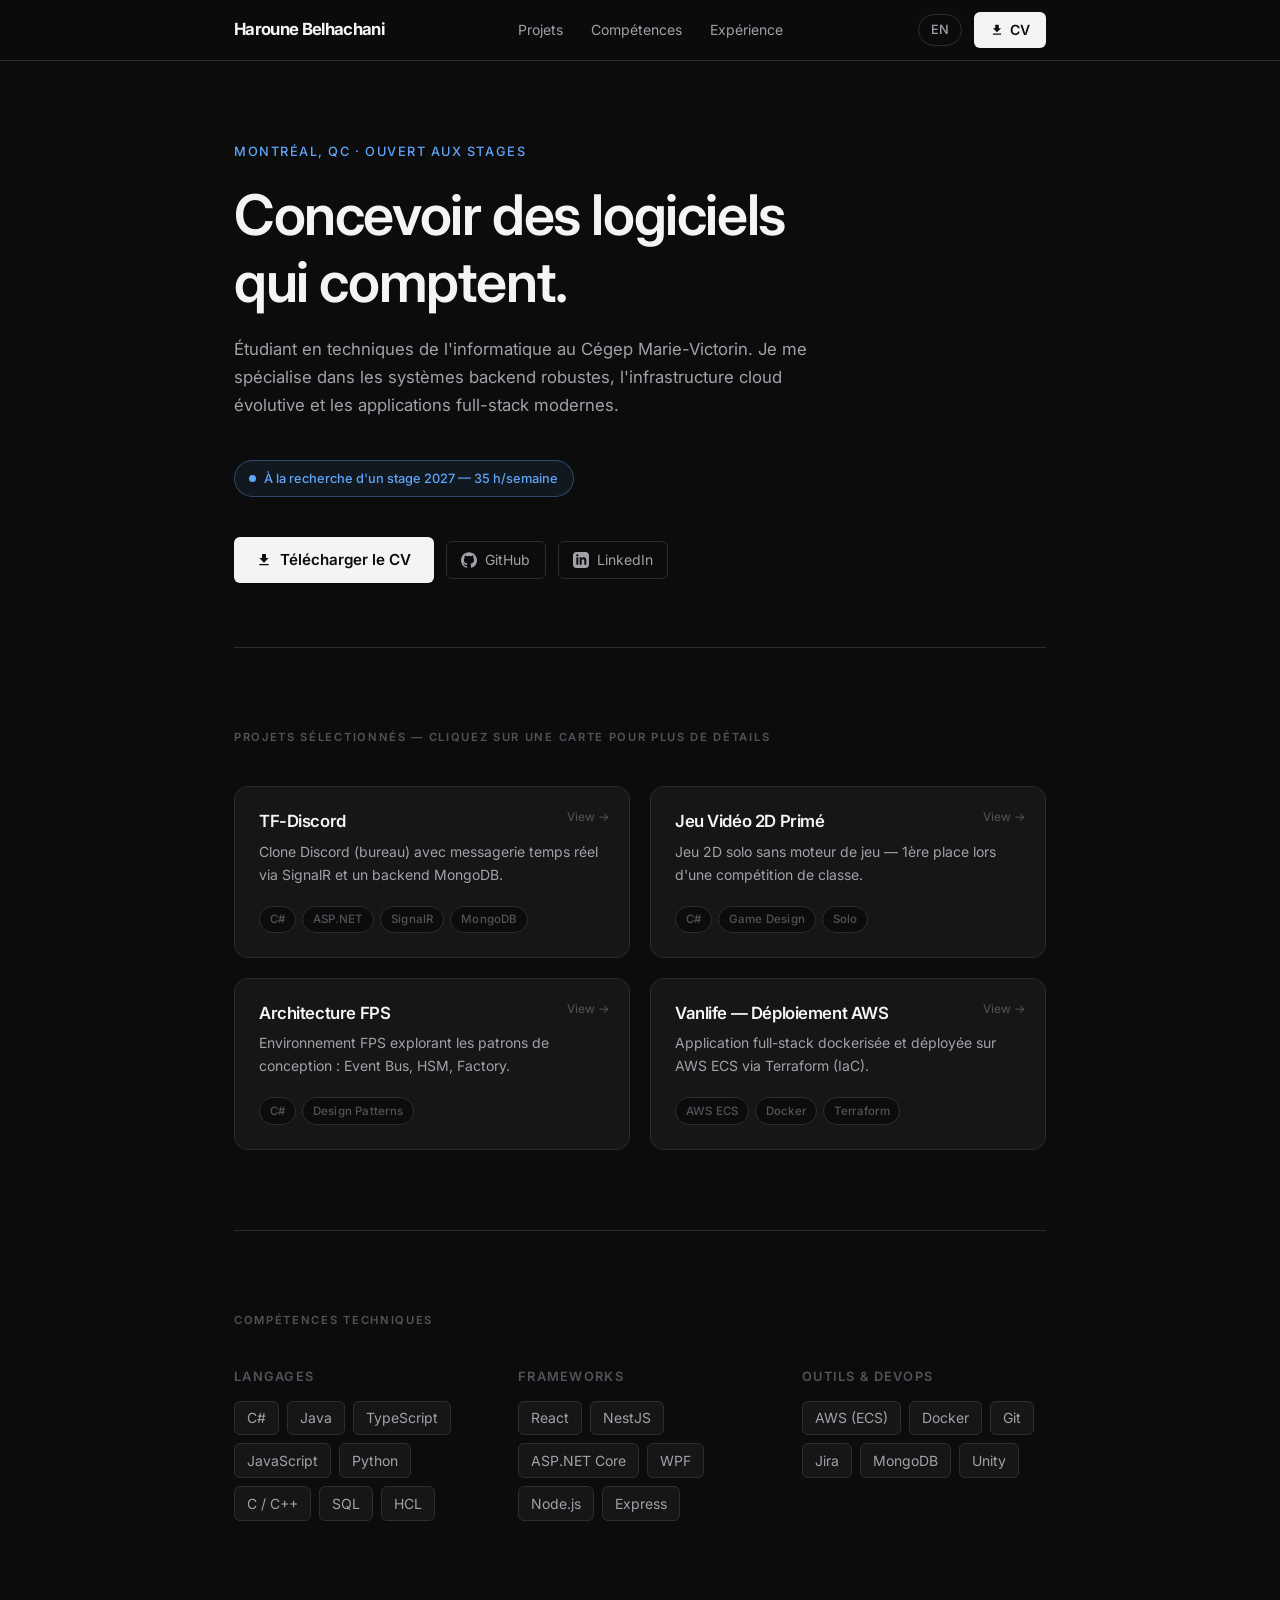
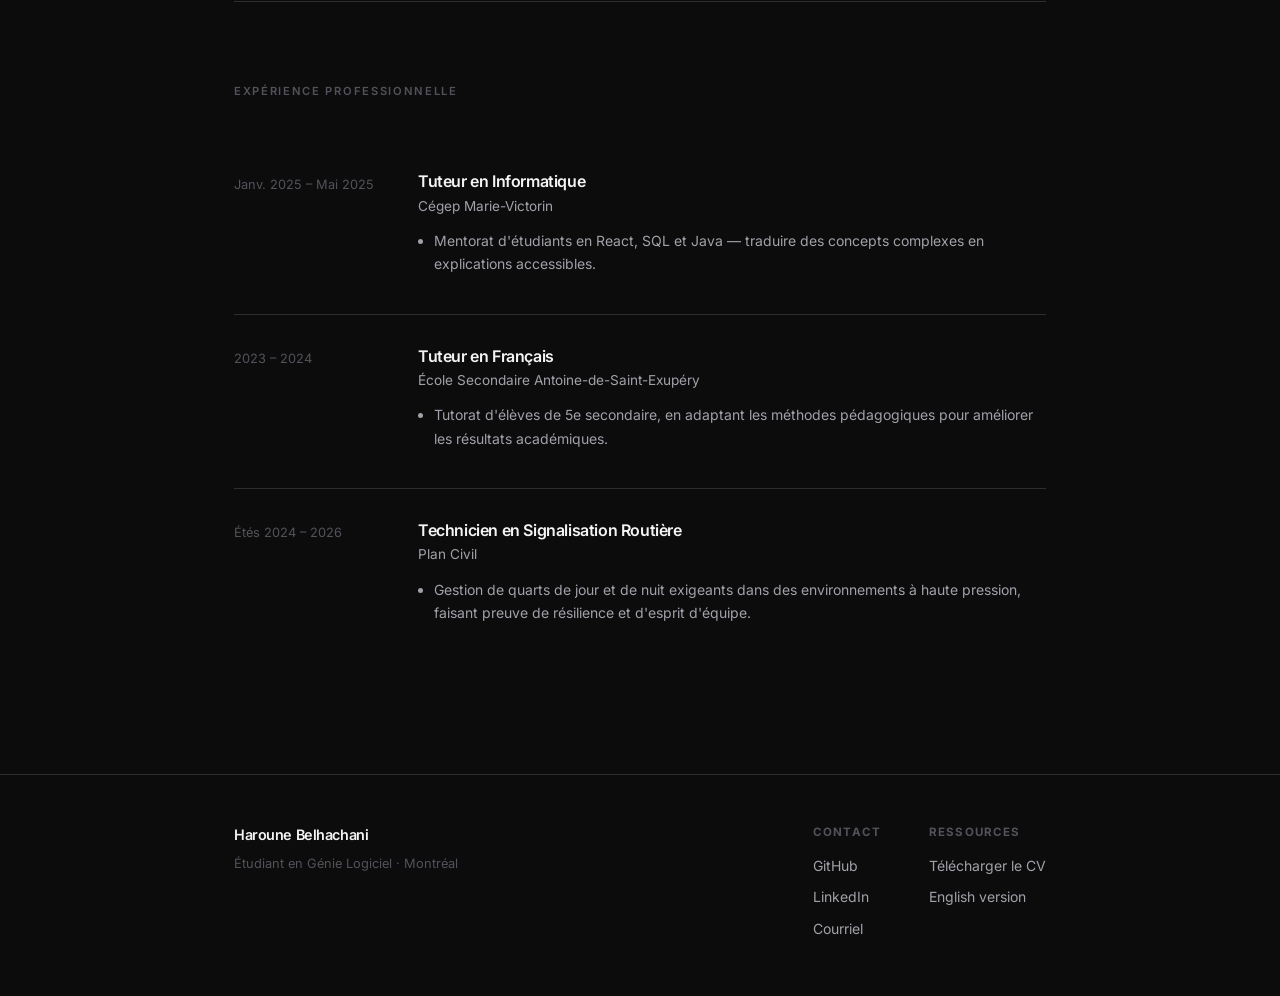
==== fr.html @ 0b9ff5ec "ajout page francais" ====
<!DOCTYPE html>
<html lang="fr">
<head>
    <meta charset="UTF-8">
    <meta name="viewport" content="width=device-width, initial-scale=1.0">
    <title>Haroune Belhachani — Étudiant en Génie Logiciel</title>
    <meta name="description" content="Portfolio de Haroune Belhachani, étudiant en génie logiciel à Montréal, spécialisé en développement full-stack, cloud et jeux vidéo.">
    <link rel="preconnect" href="https://fonts.googleapis.com">
    <link rel="preconnect" href="https://fonts.gstatic.com" crossorigin>
    <link href="https://fonts.googleapis.com/css2?family=Inter:wght@400;500;600;700&display=swap" rel="stylesheet">
    <link rel="stylesheet" href="styles.css">
</head>
<body>

    <!-- ═══════════ BARRE DE NAVIGATION ═══════════ -->
    <header id="navbar">
        <nav class="nav-inner">
            <a href="#" class="nav-logo">Haroune Belhachani</a>

            <div class="nav-center">
                <a href="#projects"   class="nav-anchor">Projets</a>
                <a href="#skills"     class="nav-anchor">Compétences</a>
                <a href="#experience" class="nav-anchor">Expérience</a>
            </div>

            <div class="nav-actions">
                <a href="index.html" class="lang-toggle" title="View in English">EN</a>
                <a href="../CV_Haroune_Belhachani.pdf" target="_blank" rel="noopener" class="btn-cta">
                    <svg viewBox="0 0 24 24"><path d="M19 9h-4V3H9v6H5l7 7 7-7zM5 18v2h14v-2H5z"/></svg>
                    CV
                </a>
            </div>
        </nav>
    </header>

    <main class="container">

        <!-- ═══════════ HÉROS ═══════════ -->
        <section class="hero fade-in">
            <p class="hero-eyebrow">Montréal, QC · Ouvert aux stages</p>
            <h1>Concevoir des logiciels<br>qui comptent.</h1>
            <p class="hero-description">
                Étudiant en techniques de l'informatique au Cégep Marie-Victorin. Je me spécialise dans les systèmes backend robustes, l'infrastructure cloud évolutive et les applications full-stack modernes.
            </p>
            <div class="seeking-badge">À la recherche d'un stage 2027 — 35 h/semaine</div>

            <div class="hero-actions">
                <a href="../CV_Haroune_Belhachani.pdf" target="_blank" rel="noopener" class="hero-cta">
                    <svg viewBox="0 0 24 24"><path d="M19 9h-4V3H9v6H5l7 7 7-7zM5 18v2h14v-2H5z"/></svg>
                    Télécharger le CV
                </a>
                <a href="https://github.com/Haroune07" target="_blank" rel="noopener" class="social-link">
                    <svg viewBox="0 0 24 24"><path d="M12 .297c-6.63 0-12 5.373-12 12 0 5.303 3.438 9.8 8.205 11.385.6.113.82-.258.82-.577 0-.285-.01-1.04-.015-2.04-3.338.724-4.042-1.61-4.042-1.61C4.422 18.07 3.633 17.7 3.633 17.7c-1.087-.744.084-.729.084-.729 1.205.084 1.838 1.236 1.838 1.236 1.07 1.835 2.809 1.305 3.495.998.108-.776.417-1.305.76-1.605-2.665-.3-5.466-1.332-5.466-5.93 0-1.31.465-2.38 1.235-3.22-.135-.303-.54-1.523.105-3.176 0 0 1.005-.322 3.3 1.23.96-.267 1.98-.399 3-.405 1.02.006 2.04.138 3 .405 2.28-1.552 3.285-1.23 3.285-1.23.645 1.653.24 2.873.12 3.176.765.84 1.23 1.91 1.23 3.22 0 4.61-2.805 5.625-5.475 5.92.42.36.81 1.096.81 2.22 0 1.606-.015 2.896-.015 3.286 0 .315.21.69.825.57C20.565 22.092 24 17.592 24 12.297c0-6.627-5.373-12-12-12"/></svg>
                    GitHub
                </a>
                <a href="https://www.linkedin.com/in/haroune-belhachani-4a7b41386/" target="_blank" rel="noopener" class="social-link">
                    <svg viewBox="0 0 24 24"><path d="M19 0h-14c-2.761 0-5 2.239-5 5v14c0 2.761 2.239 5 5 5h14c2.762 0 5-2.239 5-5v-14c0-2.761-2.238-5-5-5zm-11 19h-3v-11h3v11zm-1.5-12.268c-.966 0-1.75-.79-1.75-1.764s.784-1.764 1.75-1.764 1.75.79 1.75 1.764-.783 1.764-1.75 1.764zm13.5 12.268h-3v-5.604c0-3.368-4-3.113-4 0v5.604h-3v-11h3v1.765c1.396-2.586 7-2.777 7 2.476v6.759z"/></svg>
                    LinkedIn
                </a>
            </div>
        </section>

        <hr class="divider">

        <!-- ═══════════ PROJETS ═══════════ -->
        <section id="projects" class="section">
            <p class="section-label">Projets sélectionnés — cliquez sur une carte pour plus de détails</p>
            <div class="grid">

                <article class="card project-trigger"
                    data-title="TF-Discord — Clone Bureau"
                    data-desc="Un clone fonctionnel de l'application de bureau Discord avec messagerie en temps réel, construit avec une interface WPF/MVVM. Propulsé par un backend ASP.NET Core, SignalR pour les WebSockets et une base de données distante MongoDB."
                    data-tech="C#,WPF,ASP.NET Core,SignalR,MongoDB,MVVM"
                    data-link="https://github.com/Haroune07/TF-Discord"
                    data-details="&lt;ul&gt;&lt;li&gt;Ingénierie d'un backend ASP.NET Core robuste gérant l'authentification des utilisateurs et la persistance des messages.&lt;/li&gt;&lt;li&gt;Implémentation d'une communication bidirectionnelle en temps réel via les WebSockets SignalR.&lt;/li&gt;&lt;li&gt;Conception d'une interface WPF réactive suivant le modèle MVVM pour une séparation claire des responsabilités.&lt;/li&gt;&lt;li&gt;Utilisation de MongoDB comme base de données NoSQL distante pour des schémas de messages et d'utilisateurs flexibles.&lt;/li&gt;&lt;/ul&gt;">
                    <h3>TF-Discord</h3>
                    <p>Clone Discord (bureau) avec messagerie temps réel via SignalR et un backend MongoDB.</p>
                    <div class="tag-list">
                        <span class="tag">C#</span>
                        <span class="tag">ASP.NET</span>
                        <span class="tag">SignalR</span>
                        <span class="tag">MongoDB</span>
                    </div>
                </article>

                <article class="card project-trigger"
                    data-title="Jeu Vidéo 2D — 1ère Place"
                    data-desc="Développement d'un jeu vidéo 2D primé, de manière entièrement individuelle et sans moteur de jeu. 1ère place lors d'une compétition de classe pour le meilleur gameplay et design."
                    data-tech="C#,Boucle de jeu,Physique,UI/UX"
                    data-link="https://github.com/Haroune07/school-game"
                    data-details="&lt;ul&gt;&lt;li&gt;Construit entièrement de zéro sans moteur de jeu, en programmant la boucle de jeu principale manuellement en C#.&lt;/li&gt;&lt;li&gt;Implémentation d'une détection de collisions, d'une physique et d'un système de gestion des entités personnalisés.&lt;/li&gt;&lt;li&gt;Conception de toute l'UI/UX du jeu de manière indépendante : menus, HUD et retour visuel.&lt;/li&gt;&lt;li&gt;Récompensé de la 1ère place parmi tous les pairs de la classe pour le résultat le plus soigné et le plus jouable.&lt;/li&gt;&lt;/ul&gt;">
                    <h3>Jeu Vidéo 2D Primé</h3>
                    <p>Jeu 2D solo sans moteur de jeu — 1ère place lors d'une compétition de classe.</p>
                    <div class="tag-list">
                        <span class="tag">C#</span>
                        <span class="tag">Game Design</span>
                        <span class="tag">Solo</span>
                    </div>
                </article>

                <article class="card project-trigger"
                    data-title="FPS Architecture Sandbox"
                    data-desc="Projet de jeu de tir à la première personne utilisé comme environnement d'expérimentation pour mettre en œuvre des architectures logicielles hautement découplées."
                    data-tech="C#,Event Bus,HSM,Factory,Lazy Loading"
                    data-link="https://github.com/Haroune07/FPS-shooter-2026-06-22_12-55-35"
                    data-details="&lt;ul&gt;&lt;li&gt;Application de machines à états hiérarchiques (HSM) pour modéliser des transitions d'état IA et joueur complexes.&lt;/li&gt;&lt;li&gt;Implémentation de bus d'événements pour obtenir zéro dépendance stricte entre les systèmes de jeu.&lt;/li&gt;&lt;li&gt;Utilisation des modèles Factory et Lazy Loading pour optimiser la gestion des ressources au moment de l'exécution.&lt;/li&gt;&lt;/ul&gt;">
                    <h3>Architecture FPS</h3>
                    <p>Environnement FPS explorant les patrons de conception : Event Bus, HSM, Factory.</p>
                    <div class="tag-list">
                        <span class="tag">C#</span>
                        <span class="tag">Design Patterns</span>
                    </div>
                </article>

                <article class="card project-trigger"
                    data-title="Vanlife — Déploiement Cloud AWS"
                    data-desc="Conteneurisation d'une application web full-stack avec Docker et déploiement sur AWS Elastic Container Service (ECS). Toute l'infrastructure a été provisionnée sous forme de code via Terraform (HCL)."
                    data-tech="AWS ECS,Docker,Terraform,HCL"
                    data-link="https://github.com/Haroune07/414-vanlife-infrastructure"
                    data-details="&lt;ul&gt;&lt;li&gt;Rédaction de scripts Terraform (HCL) pour provisionner les VPC AWS, sous-réseaux, équilibreurs de charge et définitions de tâches ECS.&lt;/li&gt;&lt;li&gt;Conteneurisation de l'application web en suivant les meilleures pratiques Docker pour un build de production reproductible.&lt;/li&gt;&lt;/ul&gt;">
                    <h3>Vanlife — Déploiement AWS</h3>
                    <p>Application full-stack dockerisée et déployée sur AWS ECS via Terraform (IaC).</p>
                    <div class="tag-list">
                        <span class="tag">AWS ECS</span>
                        <span class="tag">Docker</span>
                        <span class="tag">Terraform</span>
                    </div>
                </article>

            </div>
        </section>

        <hr class="divider">

        <!-- ═══════════ COMPÉTENCES ═══════════ -->
        <section id="skills" class="section">
            <p class="section-label">Compétences Techniques</p>
            <div class="skills-grid">
                <div class="skills-group">
                    <h4>Langages</h4>
                    <ul>
                        <li>C#</li><li>Java</li><li>TypeScript</li>
                        <li>JavaScript</li><li>Python</li><li>C / C++</li>
                        <li>SQL</li><li>HCL</li>
                    </ul>
                </div>
                <div class="skills-group">
                    <h4>Frameworks</h4>
                    <ul>
                        <li>React</li><li>NestJS</li><li>ASP.NET Core</li>
                        <li>WPF</li><li>Node.js</li><li>Express</li>
                    </ul>
                </div>
                <div class="skills-group">
                    <h4>Outils & DevOps</h4>
                    <ul>
                        <li>AWS (ECS)</li><li>Docker</li><li>Git</li>
                        <li>Jira</li><li>MongoDB</li><li>Unity</li>
                    </ul>
                </div>
            </div>
        </section>

        <hr class="divider">

        <!-- ═══════════ EXPÉRIENCE ═══════════ -->
        <section id="experience" class="section">
            <p class="section-label">Expérience Professionnelle</p>
            <div class="exp-list">

                <div class="exp-item">
                    <div class="exp-date">Janv. 2025 – Mai 2025</div>
                    <div class="exp-content">
                        <h4>Tuteur en Informatique</h4>
                        <div class="exp-company">Cégep Marie-Victorin</div>
                        <ul>
                            <li>Mentorat d'étudiants en React, SQL et Java — traduire des concepts complexes en explications accessibles.</li>
                        </ul>
                    </div>
                </div>

                <div class="exp-item">
                    <div class="exp-date">2023 – 2024</div>
                    <div class="exp-content">
                        <h4>Tuteur en Français</h4>
                        <div class="exp-company">École Secondaire Antoine-de-Saint-Exupéry</div>
                        <ul>
                            <li>Tutorat d'élèves de 5e secondaire, en adaptant les méthodes pédagogiques pour améliorer les résultats académiques.</li>
                        </ul>
                    </div>
                </div>

                <div class="exp-item">
                    <div class="exp-date">Étés 2024 – 2026</div>
                    <div class="exp-content">
                        <h4>Technicien en Signalisation Routière</h4>
                        <div class="exp-company">Plan Civil</div>
                        <ul>
                            <li>Gestion de quarts de jour et de nuit exigeants dans des environnements à haute pression, faisant preuve de résilience et d'esprit d'équipe.</li>
                        </ul>
                    </div>
                </div>

            </div>
        </section>

    </main>

    <!-- ═══════════ PIED DE PAGE ═══════════ -->
    <footer class="site-footer">
        <div class="container footer-inner">
            <div>
                <p class="footer-brand">Haroune Belhachani</p>
                <p class="footer-tagline">Étudiant en Génie Logiciel · Montréal</p>
            </div>

            <div class="footer-columns">
                <div class="footer-col">
                    <h5>Contact</h5>
                    <a href="https://github.com/Haroune07" target="_blank" rel="noopener">GitHub</a>
                    <a href="https://www.linkedin.com/in/haroune-belhachani-4a7b41386/" target="_blank" rel="noopener">LinkedIn</a>
                    <a href="mailto:harounebelh45@gmail.com">Courriel</a>
                </div>
                <div class="footer-col">
                    <h5>Ressources</h5>
                    <a href="../CV_Haroune_Belhachani.pdf" target="_blank" rel="noopener">Télécharger le CV</a>
                    <a href="index.html">English version</a>
                </div>
            </div>
        </div>
    </footer>

    <!-- ═══════════ MODAL PROJET ═══════════ -->
    <div class="modal-overlay" id="projectModal" role="dialog" aria-modal="true" aria-labelledby="modalTitle">
        <div class="modal">
            <div class="modal-header">
                <h2 class="modal-title" id="modalTitle"></h2>
                <button class="modal-close" id="modalClose" aria-label="Fermer">
                    <svg viewBox="0 0 24 24" width="18" height="18" fill="none" stroke="currentColor" stroke-width="2.5" stroke-linecap="round">
                        <path d="M18 6L6 18M6 6l12 12"/>
                    </svg>
                </button>
            </div>
            <div class="modal-body">
                <p id="modalDesc"></p>
                <div id="modalDetails"></div>
                <div class="tag-list" id="modalTags" style="margin-top:1.25rem;"></div>
                <a href="#" target="_blank" rel="noopener" class="modal-link" id="modalLink">
                    Voir sur GitHub
                    <svg viewBox="0 0 24 24"><path d="M12 .297c-6.63 0-12 5.373-12 12 0 5.303 3.438 9.8 8.205 11.385.6.113.82-.258.82-.577 0-.285-.01-1.04-.015-2.04-3.338.724-4.042-1.61-4.042-1.61C4.422 18.07 3.633 17.7 3.633 17.7c-1.087-.744.084-.729.084-.729 1.205.084 1.838 1.236 1.838 1.236 1.07 1.835 2.809 1.305 3.495.998.108-.776.417-1.305.76-1.605-2.665-.3-5.466-1.332-5.466-5.93 0-1.31.465-2.38 1.235-3.22-.135-.303-.54-1.523.105-3.176 0 0 1.005-.322 3.3 1.23.96-.267 1.98-.399 3-.405 1.02.006 2.04.138 3 .405 2.28-1.552 3.285-1.23 3.285-1.23.645 1.653.24 2.873.12 3.176.765.84 1.23 1.91 1.23 3.22 0 4.61-2.805 5.625-5.475 5.92.42.36.81 1.096.81 2.22 0 1.606-.015 2.896-.015 3.286 0 .315.21.69.825.57C20.565 22.092 24 17.592 24 12.297c0-6.627-5.373-12-12-12"/></svg>
                </a>
            </div>
        </div>
    </div>

    <script src="script.js"></script>
</body>
</html>
---- styles.css ----
/* ============================================
   GLOBAL RESET & DESIGN TOKENS
   ============================================ */
:root {
    --bg-main:      #0c0c0c;
    --bg-card:      #161616;
    --bg-hover:     #202020;
    --bg-nav:       rgba(12, 12, 12, 0.9);

    --text-primary: #f4f4f5;
    --text-secondary: #a1a1aa;
    --text-dim:     #52525b;

    --border:       #2e2e2e;
    --border-focus: #71717a;

    /* High-contrast interactive colours */
    --cta-bg:       #f4f4f5;    /* White-ish — max contrast on dark bg */
    --cta-fg:       #0c0c0c;
    --cta-hover-bg: #ffffff;

    --link-color:   #60a5fa;    /* Readable blue — WCAG AA on dark */
    --link-hover:   #93c5fd;

    --radius-sm:    6px;
    --radius-md:    10px;
    --radius-lg:    14px;
    --radius-full:  999px;

    --transition:   0.18s ease;
}

*, *::before, *::after {
    box-sizing: border-box;
    margin: 0;
    padding: 0;
}

html { scroll-behavior: smooth; }

body {
    background-color: var(--bg-main);
    color: var(--text-primary);
    font-family: 'Inter', -apple-system, BlinkMacSystemFont, "Segoe UI", Roboto, sans-serif;
    font-size: 1rem;
    line-height: 1.65;
    -webkit-font-smoothing: antialiased;
    min-height: 100vh;
}

a { text-decoration: none; transition: color var(--transition), opacity var(--transition); }
ul { list-style: none; }
button { cursor: pointer; font-family: inherit; }


/* ============================================
   LAYOUT
   ============================================ */
.container {
    max-width: 860px;
    margin: 0 auto;
    padding: 0 1.5rem;
}

.section { padding: 5rem 0; }

.section-label {
    font-size: 0.7rem;
    font-weight: 600;
    text-transform: uppercase;
    letter-spacing: 0.15em;
    color: var(--text-dim);
    margin-bottom: 2.5rem;
}


/* ============================================
   TYPOGRAPHY
   ============================================ */
h1, h2, h3, h4 {
    font-weight: 600;
    letter-spacing: -0.025em;
    line-height: 1.2;
    color: var(--text-primary);
}


/* ============================================
   NAVBAR — fixed, glassy, high-contrast CTA
   ============================================ */
#navbar {
    position: sticky;
    top: 0;
    z-index: 200;
    background: var(--bg-nav);
    backdrop-filter: blur(16px);
    -webkit-backdrop-filter: blur(16px);
    border-bottom: 1px solid var(--border);
}

.nav-inner {
    max-width: 860px;
    margin: 0 auto;
    padding: 0 1.5rem;
    height: 60px;
    display: flex;
    align-items: center;
    justify-content: space-between;
    gap: 1.5rem;
}

/* Logo */
.nav-logo {
    font-weight: 700;
    font-size: 1.05rem;
    letter-spacing: -0.04em;
    color: var(--text-primary);
    white-space: nowrap;
}
.nav-logo:hover { opacity: 0.8; }

/* Centre section links */
.nav-center {
    display: flex;
    gap: 0.25rem;
}

.nav-anchor {
    font-size: 0.875rem;
    color: var(--text-secondary);
    padding: 0.35rem 0.75rem;
    border-radius: var(--radius-sm);
    transition: background var(--transition), color var(--transition);
}
.nav-anchor:hover {
    color: var(--text-primary);
    background: var(--bg-hover);
}

/* Right-side actions */
.nav-actions {
    display: flex;
    align-items: center;
    gap: 0.75rem;
}

/* Language pill */
.lang-toggle {
    font-size: 0.8rem;
    font-weight: 500;
    color: var(--text-secondary);
    border: 1px solid var(--border);
    padding: 0.3rem 0.75rem;
    border-radius: var(--radius-full);
    transition: color var(--transition), border-color var(--transition);
}
.lang-toggle:hover {
    color: var(--text-primary);
    border-color: var(--border-focus);
}

/* HIGH-CONTRAST Resume / CV button */
.btn-cta {
    display: inline-flex;
    align-items: center;
    gap: 0.4rem;
    font-size: 0.875rem;
    font-weight: 600;
    background: var(--cta-bg);
    color: var(--cta-fg);
    padding: 0.4rem 1rem;
    border-radius: var(--radius-sm);
    border: none;
    transition: background var(--transition), box-shadow var(--transition);
    box-shadow: 0 0 0 0 rgba(244,244,245,0);
}
.btn-cta:hover {
    background: var(--cta-hover-bg);
    box-shadow: 0 0 0 3px rgba(244,244,245,0.15);
    color: var(--cta-fg);
}
.btn-cta svg { width: 14px; height: 14px; fill: currentColor; }

@media (max-width: 640px) {
    .nav-center { display: none; }
}


/* ============================================
   HERO
   ============================================ */
.hero {
    padding-top: 5rem;
    padding-bottom: 4rem;
}

.hero-eyebrow {
    font-size: 0.8rem;
    font-weight: 500;
    text-transform: uppercase;
    letter-spacing: 0.12em;
    color: var(--link-color);
    margin-bottom: 1.25rem;
}

.hero h1 {
    font-size: clamp(2.25rem, 5vw, 3.5rem);
    margin-bottom: 1.25rem;
}

.hero-description {
    font-size: 1.05rem;
    color: var(--text-secondary);
    max-width: 580px;
    margin-bottom: 2.5rem;
}

/* Seeking badge */
.seeking-badge {
    display: inline-flex;
    align-items: center;
    gap: 0.5rem;
    font-size: 0.8rem;
    font-weight: 500;
    padding: 0.45rem 0.9rem;
    border: 1px solid rgba(96,165,250,0.35);
    background: rgba(96,165,250,0.08);
    color: var(--link-color);
    border-radius: var(--radius-full);
    margin-bottom: 2.5rem;
}
.seeking-badge::before {
    content: '';
    width: 7px; height: 7px;
    background: var(--link-color);
    border-radius: 50%;
    animation: blink 1.6s ease-in-out infinite;
}
@keyframes blink {
    0%, 100% { opacity: 1; } 50% { opacity: 0.2; }
}

/* Social icon row */
.hero-socials {
    display: flex;
    gap: 1rem;
    flex-wrap: wrap;
}

.social-link {
    display: inline-flex;
    align-items: center;
    gap: 0.5rem;
    font-size: 0.875rem;
    color: var(--text-secondary);
    padding: 0.4rem 0.9rem;
    border: 1px solid var(--border);
    border-radius: var(--radius-sm);
    transition: color var(--transition), border-color var(--transition), background var(--transition);
}
.social-link svg { width: 16px; height: 16px; fill: currentColor; }
.social-link:hover {
    color: var(--text-primary);
    border-color: var(--border-focus);
    background: var(--bg-card);
}

/* Big "Download Resume" hero CTA */
.hero-cta {
    display: inline-flex;
    align-items: center;
    gap: 0.5rem;
    font-size: 0.95rem;
    font-weight: 600;
    background: var(--cta-bg);
    color: var(--cta-fg);
    padding: 0.65rem 1.4rem;
    border-radius: var(--radius-sm);
    border: none;
    transition: background var(--transition), box-shadow var(--transition);
    box-shadow: 0 1px 3px rgba(0,0,0,0.4);
}
.hero-cta:hover {
    background: var(--cta-hover-bg);
    box-shadow: 0 0 0 3px rgba(244,244,245,0.2);
    color: var(--cta-fg);
}
.hero-cta svg { width: 16px; height: 16px; fill: currentColor; }

.hero-actions {
    display: flex;
    gap: 0.75rem;
    flex-wrap: wrap;
    align-items: center;
}

/* ============================================
   SECTION DIVIDER
   ============================================ */
.divider {
    border: none;
    border-top: 1px solid var(--border);
    margin: 0;
}

/* ============================================
   PROJECT CARDS  — clear interactive affordance
   ============================================ */
.grid {
    display: grid;
    grid-template-columns: repeat(auto-fit, minmax(290px, 1fr));
    gap: 1.25rem;
}

.card {
    background: var(--bg-card);
    border: 1px solid var(--border);
    border-radius: var(--radius-lg);
    padding: 1.5rem;
    cursor: pointer;
    transition: border-color var(--transition), background var(--transition), transform var(--transition), box-shadow var(--transition);
    /* Explicit "click me" cue */
    position: relative;
    user-select: none;
}

/* Prominent hover state — unmistakably clickable */
.card:hover {
    border-color: var(--border-focus);
    background: var(--bg-hover);
    transform: translateY(-3px);
    box-shadow: 0 8px 24px rgba(0,0,0,0.35);
}

/* "View →" hint in corner */
.card::after {
    content: 'View →';
    position: absolute;
    top: 1.25rem;
    right: 1.25rem;
    font-size: 0.75rem;
    color: var(--text-dim);
    transition: color var(--transition);
}
.card:hover::after { color: var(--text-secondary); }

.card h3 {
    font-size: 1.05rem;
    margin-bottom: 0.5rem;
    padding-right: 3.5rem; /* Space for the "View →" hint */
}

.card p {
    font-size: 0.875rem;
    color: var(--text-secondary);
    margin-bottom: 1.25rem;
}

.tag-list { display: flex; flex-wrap: wrap; gap: 0.4rem; }

.tag {
    font-size: 0.72rem;
    padding: 0.2rem 0.6rem;
    background: var(--bg-main);
    border: 1px solid var(--border);
    border-radius: var(--radius-full);
    color: var(--text-dim);
    font-weight: 500;
    letter-spacing: 0.02em;
}


/* ============================================
   SKILLS
   ============================================ */
.skills-grid {
    display: grid;
    grid-template-columns: repeat(auto-fit, minmax(220px, 1fr));
    gap: 2.5rem;
}

.skills-group h4 {
    font-size: 0.8rem;
    text-transform: uppercase;
    letter-spacing: 0.1em;
    color: var(--text-dim);
    margin-bottom: 1rem;
}

.skills-group ul {
    display: flex;
    flex-wrap: wrap;
    gap: 0.5rem;
}

.skills-group li {
    font-size: 0.875rem;
    padding: 0.3rem 0.75rem;
    background: var(--bg-card);
    border: 1px solid var(--border);
    border-radius: var(--radius-sm);
    color: var(--text-secondary);
}


/* ============================================
   EXPERIENCE  — timeline
   ============================================ */
.exp-list {
    display: flex;
    flex-direction: column;
    gap: 0;
}

.exp-item {
    display: grid;
    grid-template-columns: 160px 1fr;
    gap: 1.5rem;
    padding: 2rem 0;
    border-bottom: 1px solid var(--border);
}
.exp-item:last-child { border-bottom: none; }

.exp-date {
    font-size: 0.8rem;
    color: var(--text-dim);
    padding-top: 0.15rem;
    line-height: 1.5;
}

.exp-content h4 {
    font-size: 1rem;
    margin-bottom: 0.2rem;
}

.exp-company {
    font-size: 0.85rem;
    color: var(--text-secondary);
    margin-bottom: 0.75rem;
}

.exp-content ul {
    padding-left: 1rem;
    list-style: disc;
}

.exp-content li {
    font-size: 0.875rem;
    color: var(--text-secondary);
    margin-bottom: 0.4rem;
}


/* ============================================
   FOOTER  — resource links, no copyright clutter
   ============================================ */
.site-footer {
    border-top: 1px solid var(--border);
    padding: 3rem 0;
    margin-top: 2rem;
}

.footer-inner {
    display: flex;
    justify-content: space-between;
    align-items: flex-start;
    flex-wrap: wrap;
    gap: 2rem;
}

.footer-brand {
    font-weight: 600;
    font-size: 0.9rem;
    color: var(--text-primary);
    letter-spacing: -0.03em;
    margin-bottom: 0.35rem;
}

.footer-tagline {
    font-size: 0.8rem;
    color: var(--text-dim);
}

.footer-columns {
    display: flex;
    gap: 3rem;
    flex-wrap: wrap;
}

.footer-col h5 {
    font-size: 0.72rem;
    text-transform: uppercase;
    letter-spacing: 0.1em;
    color: var(--text-dim);
    margin-bottom: 0.75rem;
}

.footer-col a {
    display: block;
    font-size: 0.875rem;
    color: var(--text-secondary);
    margin-bottom: 0.5rem;
}
.footer-col a:hover { color: var(--text-primary); }


/* ============================================
   MODAL
   ============================================ */
.modal-overlay {
    position: fixed;
    inset: 0;
    background: rgba(0,0,0,0.65);
    backdrop-filter: blur(6px);
    -webkit-backdrop-filter: blur(6px);
    display: flex;
    justify-content: center;
    align-items: center;
    z-index: 500;
    opacity: 0;
    visibility: hidden;
    transition: opacity 0.2s ease, visibility 0.2s ease;
}
.modal-overlay.active { opacity: 1; visibility: visible; }

.modal {
    background: var(--bg-card);
    border: 1px solid var(--border);
    border-radius: var(--radius-lg);
    width: min(600px, 92vw);
    max-height: 82vh;
    overflow-y: auto;
    padding: 2rem;
    transform: translateY(16px) scale(0.97);
    transition: transform 0.28s cubic-bezier(0.16, 1, 0.3, 1);
    box-shadow: 0 32px 64px -16px rgba(0,0,0,0.6);
}
.modal-overlay.active .modal { transform: translateY(0) scale(1); }

.modal-header {
    display: flex;
    justify-content: space-between;
    align-items: flex-start;
    margin-bottom: 1.25rem;
    gap: 1rem;
}

.modal-title { font-size: 1.35rem; }

.modal-close {
    background: var(--bg-hover);
    border: 1px solid var(--border);
    color: var(--text-secondary);
    border-radius: var(--radius-full);
    width: 32px;
    height: 32px;
    display: flex;
    align-items: center;
    justify-content: center;
    flex-shrink: 0;
    transition: background var(--transition), color var(--transition);
}
.modal-close:hover {
    background: #333;
    color: var(--text-primary);
}

.modal-body {
    font-size: 0.9rem;
    color: var(--text-secondary);
}
.modal-body p { margin-bottom: 1rem; }
.modal-body ul { padding-left: 1rem; list-style: disc; }
.modal-body li { margin-bottom: 0.45rem; }

/* HIGH-CONTRAST modal CTA */
.modal-link {
    display: inline-flex;
    align-items: center;
    gap: 0.5rem;
    margin-top: 1.5rem;
    padding: 0.55rem 1.1rem;
    background: var(--cta-bg);
    color: var(--cta-fg);
    border-radius: var(--radius-sm);
    font-size: 0.875rem;
    font-weight: 600;
    transition: background var(--transition), box-shadow var(--transition);
}
.modal-link:hover {
    background: var(--cta-hover-bg);
    color: var(--cta-fg);
    box-shadow: 0 0 0 3px rgba(244,244,245,0.15);
}
.modal-link svg { width: 15px; height: 15px; fill: currentColor; }


/* ============================================
   ANIMATIONS
   ============================================ */
.fade-in {
    animation: fadeIn 0.7s ease forwards;
}
@keyframes fadeIn {
    from { opacity: 0; transform: translateY(12px); }
    to   { opacity: 1; transform: translateY(0); }
}


/* ============================================
   RESPONSIVE
   ============================================ */
@media (max-width: 640px) {
    .exp-item { grid-template-columns: 1fr; gap: 0.5rem; }
    .footer-inner { flex-direction: column; }
    .footer-columns { gap: 1.5rem; }
    .hero-actions { flex-direction: column; align-items: flex-start; }
    .modal { padding: 1.5rem; }
}
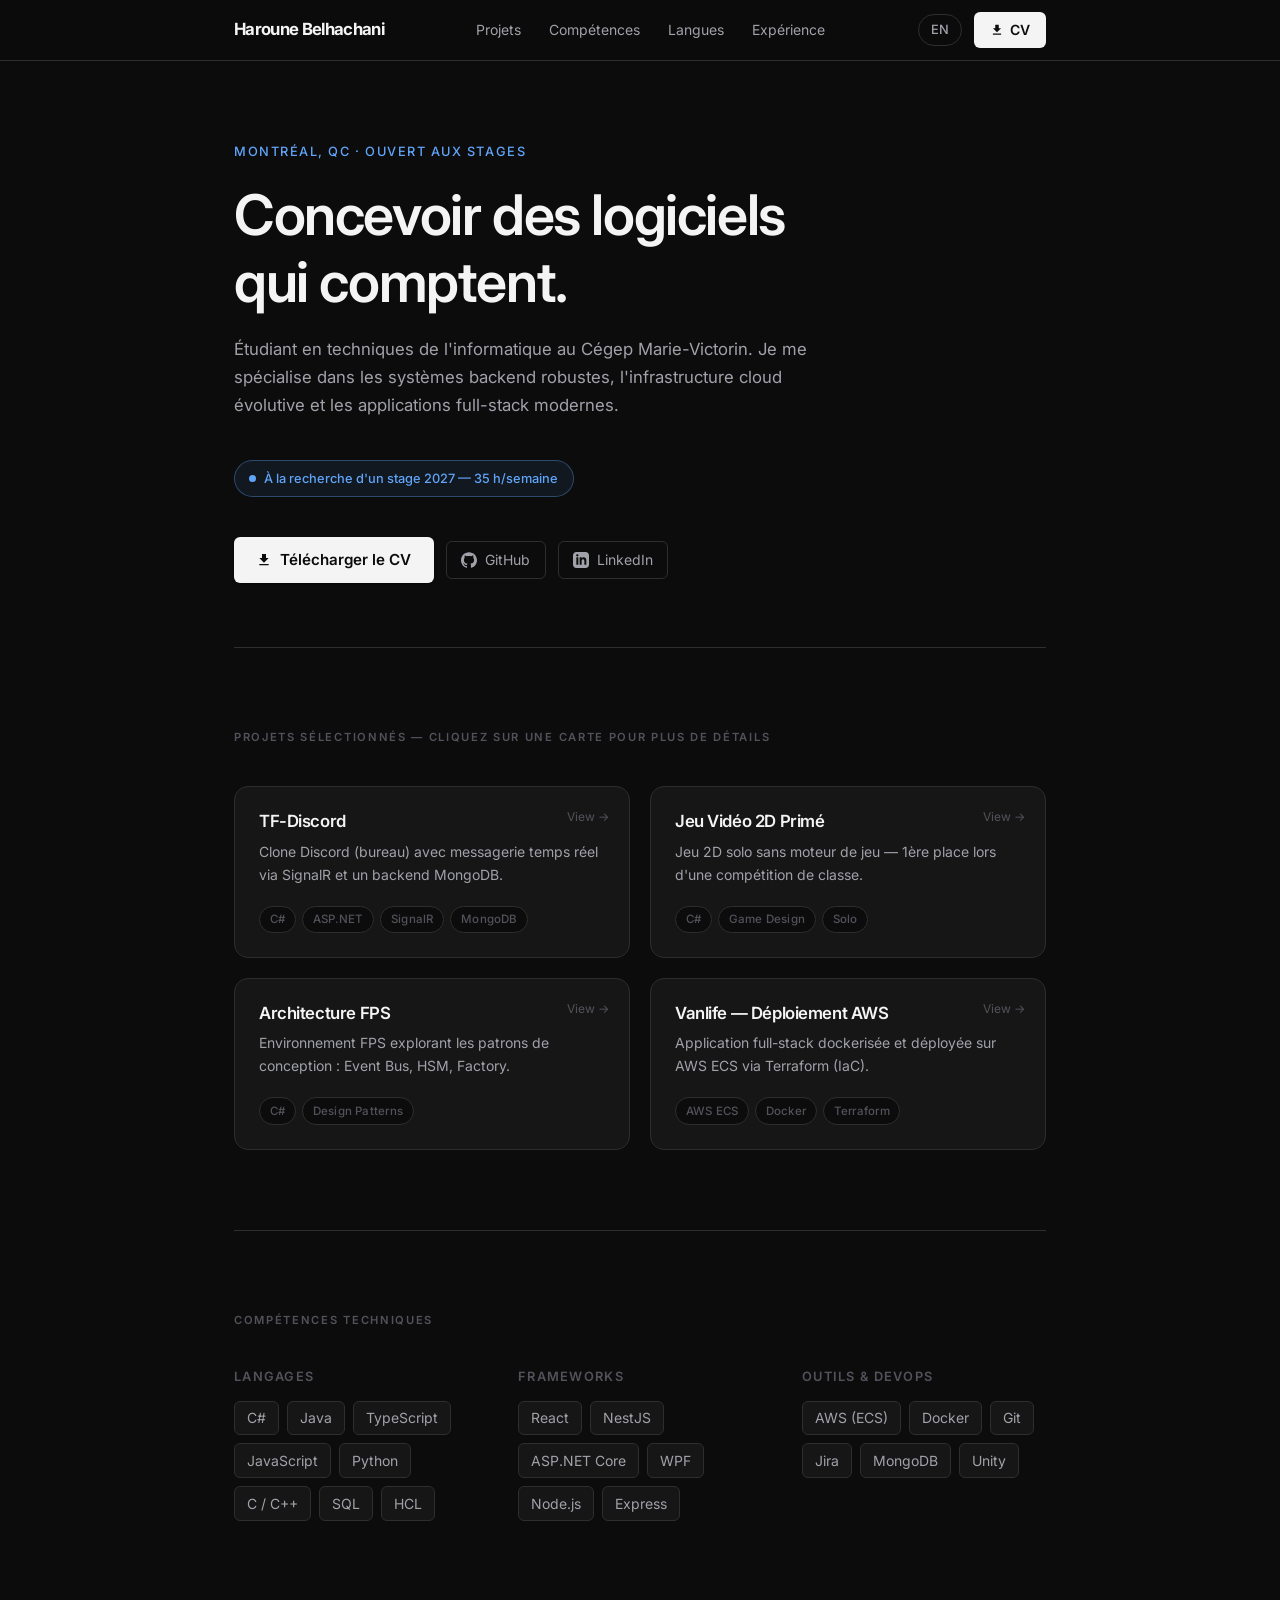
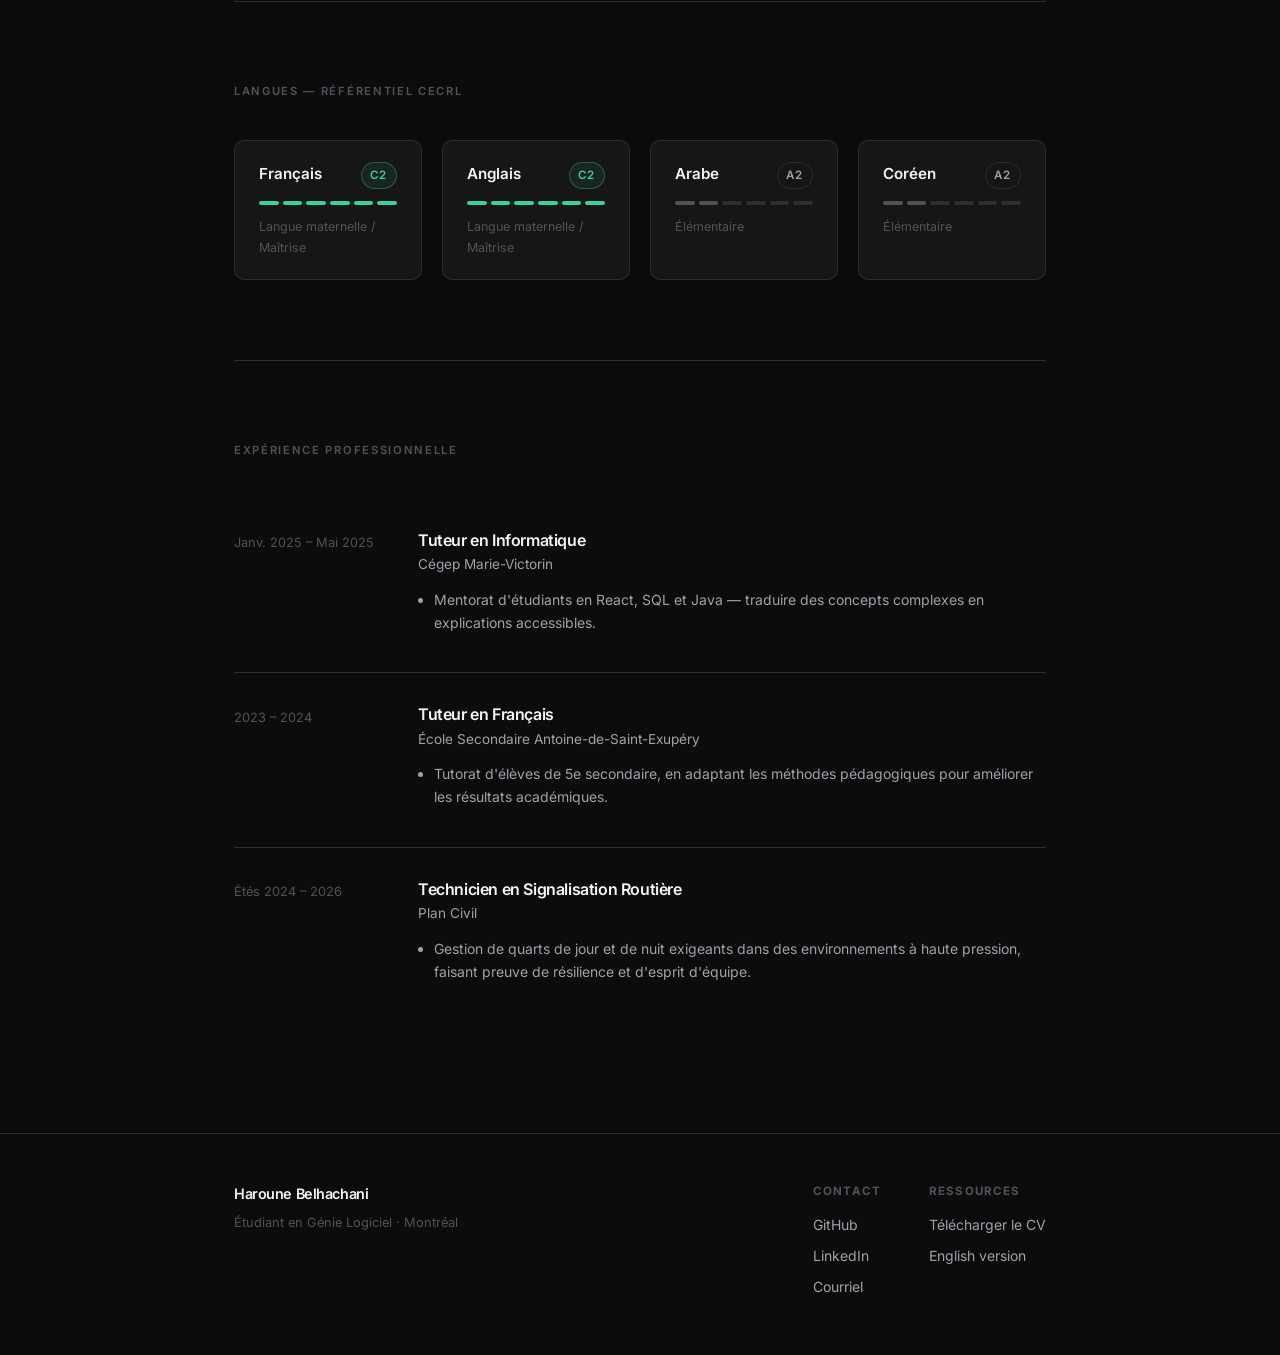
==== commit 2a17a10e: "add language cefr levels" ====
--- a/fr.html
+++ b/fr.html
@@ -20,12 +20,13 @@
             <div class="nav-center">
                 <a href="#projects"   class="nav-anchor">Projets</a>
                 <a href="#skills"     class="nav-anchor">Compétences</a>
+                <a href="#languages"   class="nav-anchor">Langues</a>
                 <a href="#experience" class="nav-anchor">Expérience</a>
             </div>
 
             <div class="nav-actions">
                 <a href="index.html" class="lang-toggle" title="View in English">EN</a>
-                <a href="../CV_Haroune_Belhachani.pdf" target="_blank" rel="noopener" class="btn-cta">
+                <a href="CV_Haroune_Belhachani.pdf" target="_blank" rel="noopener" class="btn-cta">
                     <svg viewBox="0 0 24 24"><path d="M19 9h-4V3H9v6H5l7 7 7-7zM5 18v2h14v-2H5z"/></svg>
                     CV
                 </a>
@@ -45,7 +46,7 @@
             <div class="seeking-badge">À la recherche d'un stage 2027 — 35 h/semaine</div>
 
             <div class="hero-actions">
-                <a href="../CV_Haroune_Belhachani.pdf" target="_blank" rel="noopener" class="hero-cta">
+                <a href="CV_Haroune_Belhachani.pdf" target="_blank" rel="noopener" class="hero-cta">
                     <svg viewBox="0 0 24 24"><path d="M19 9h-4V3H9v6H5l7 7 7-7zM5 18v2h14v-2H5z"/></svg>
                     Télécharger le CV
                 </a>
@@ -163,6 +164,68 @@
 
         <hr class="divider">
 
+        <!-- ═══════════ LANGUES ═══════════ -->
+        <section id="languages" class="section">
+            <p class="section-label">Langues — Référentiel CECRL</p>
+            <div class="lang-grid">
+
+                <div class="lang-item">
+                    <div class="lang-header">
+                        <span class="lang-name">Français</span>
+                        <span class="lang-level lang-level-c2">C2</span>
+                    </div>
+                    <div class="lang-pips">
+                        <div class="pip filled-c2"></div><div class="pip filled-c2"></div>
+                        <div class="pip filled-c2"></div><div class="pip filled-c2"></div>
+                        <div class="pip filled-c2"></div><div class="pip filled-c2"></div>
+                    </div>
+                    <span class="lang-desc">Langue maternelle / Maîtrise</span>
+                </div>
+
+                <div class="lang-item">
+                    <div class="lang-header">
+                        <span class="lang-name">Anglais</span>
+                        <span class="lang-level lang-level-c2">C2</span>
+                    </div>
+                    <div class="lang-pips">
+                        <div class="pip filled-c2"></div><div class="pip filled-c2"></div>
+                        <div class="pip filled-c2"></div><div class="pip filled-c2"></div>
+                        <div class="pip filled-c2"></div><div class="pip filled-c2"></div>
+                    </div>
+                    <span class="lang-desc">Langue maternelle / Maîtrise</span>
+                </div>
+
+                <div class="lang-item">
+                    <div class="lang-header">
+                        <span class="lang-name">Arabe</span>
+                        <span class="lang-level lang-level-a">A2</span>
+                    </div>
+                    <div class="lang-pips">
+                        <div class="pip filled-a"></div><div class="pip filled-a"></div>
+                        <div class="pip"></div><div class="pip"></div>
+                        <div class="pip"></div><div class="pip"></div>
+                    </div>
+                    <span class="lang-desc">Élémentaire</span>
+                </div>
+
+                <div class="lang-item">
+                    <div class="lang-header">
+                        <span class="lang-name">Coréen</span>
+                        <span class="lang-level lang-level-a">A2</span>
+                    </div>
+                    <div class="lang-pips">
+                        <div class="pip filled-a"></div><div class="pip filled-a"></div>
+                        <div class="pip"></div><div class="pip"></div>
+                        <div class="pip"></div><div class="pip"></div>
+                    </div>
+                    <span class="lang-desc">Élémentaire</span>
+                </div>
+
+            </div>
+        </section>
+
+        <hr class="divider">
+
         <!-- ═══════════ EXPÉRIENCE ═══════════ -->
         <section id="experience" class="section">
             <p class="section-label">Expérience Professionnelle</p>
@@ -223,7 +286,7 @@
                 </div>
                 <div class="footer-col">
                     <h5>Ressources</h5>
-                    <a href="../CV_Haroune_Belhachani.pdf" target="_blank" rel="noopener">Télécharger le CV</a>
+                    <a href="CV_Haroune_Belhachani.pdf" target="_blank" rel="noopener">Télécharger le CV</a>
                     <a href="index.html">English version</a>
                 </div>
             </div>
--- a/styles.css
+++ b/styles.css
@@ -610,6 +610,86 @@
 /* ============================================
    RESPONSIVE
    ============================================ */
+/* ============================================
+   LANGUAGES
+   ============================================ */
+.lang-grid {
+    display: grid;
+    grid-template-columns: repeat(auto-fit, minmax(180px, 1fr));
+    gap: 1.25rem;
+}
+
+.lang-item {
+    background: var(--bg-card);
+    border: 1px solid var(--border);
+    border-radius: var(--radius-md);
+    padding: 1.25rem 1.5rem;
+    display: flex;
+    flex-direction: column;
+    gap: 0.75rem;
+}
+
+.lang-header {
+    display: flex;
+    justify-content: space-between;
+    align-items: baseline;
+}
+
+.lang-name {
+    font-size: 0.95rem;
+    font-weight: 600;
+    color: var(--text-primary);
+}
+
+.lang-level {
+    font-size: 0.72rem;
+    font-weight: 600;
+    text-transform: uppercase;
+    letter-spacing: 0.08em;
+    padding: 0.2rem 0.55rem;
+    border-radius: var(--radius-full);
+    border: 1px solid;
+}
+
+/* Per-level colours */
+.lang-level-c2 {
+    color: #34d399;
+    border-color: rgba(52, 211, 153, 0.35);
+    background: rgba(52, 211, 153, 0.08);
+}
+.lang-level-b { /* future use */
+    color: var(--link-color);
+    border-color: rgba(96, 165, 250, 0.35);
+    background: rgba(96, 165, 250, 0.08);
+}
+.lang-level-a {
+    color: var(--text-secondary);
+    border-color: var(--border);
+    background: transparent;
+}
+
+/* Pip track */
+.lang-pips {
+    display: flex;
+    gap: 4px;
+}
+
+.pip {
+    height: 4px;
+    flex: 1;
+    border-radius: 99px;
+    background: var(--border);
+}
+
+.pip.filled-c2  { background: #34d399; }
+.pip.filled-b   { background: var(--link-color); }
+.pip.filled-a   { background: var(--text-dim); }
+
+.lang-desc {
+    font-size: 0.78rem;
+    color: var(--text-dim);
+}
+
 @media (max-width: 640px) {
     .exp-item { grid-template-columns: 1fr; gap: 0.5rem; }
     .footer-inner { flex-direction: column; }
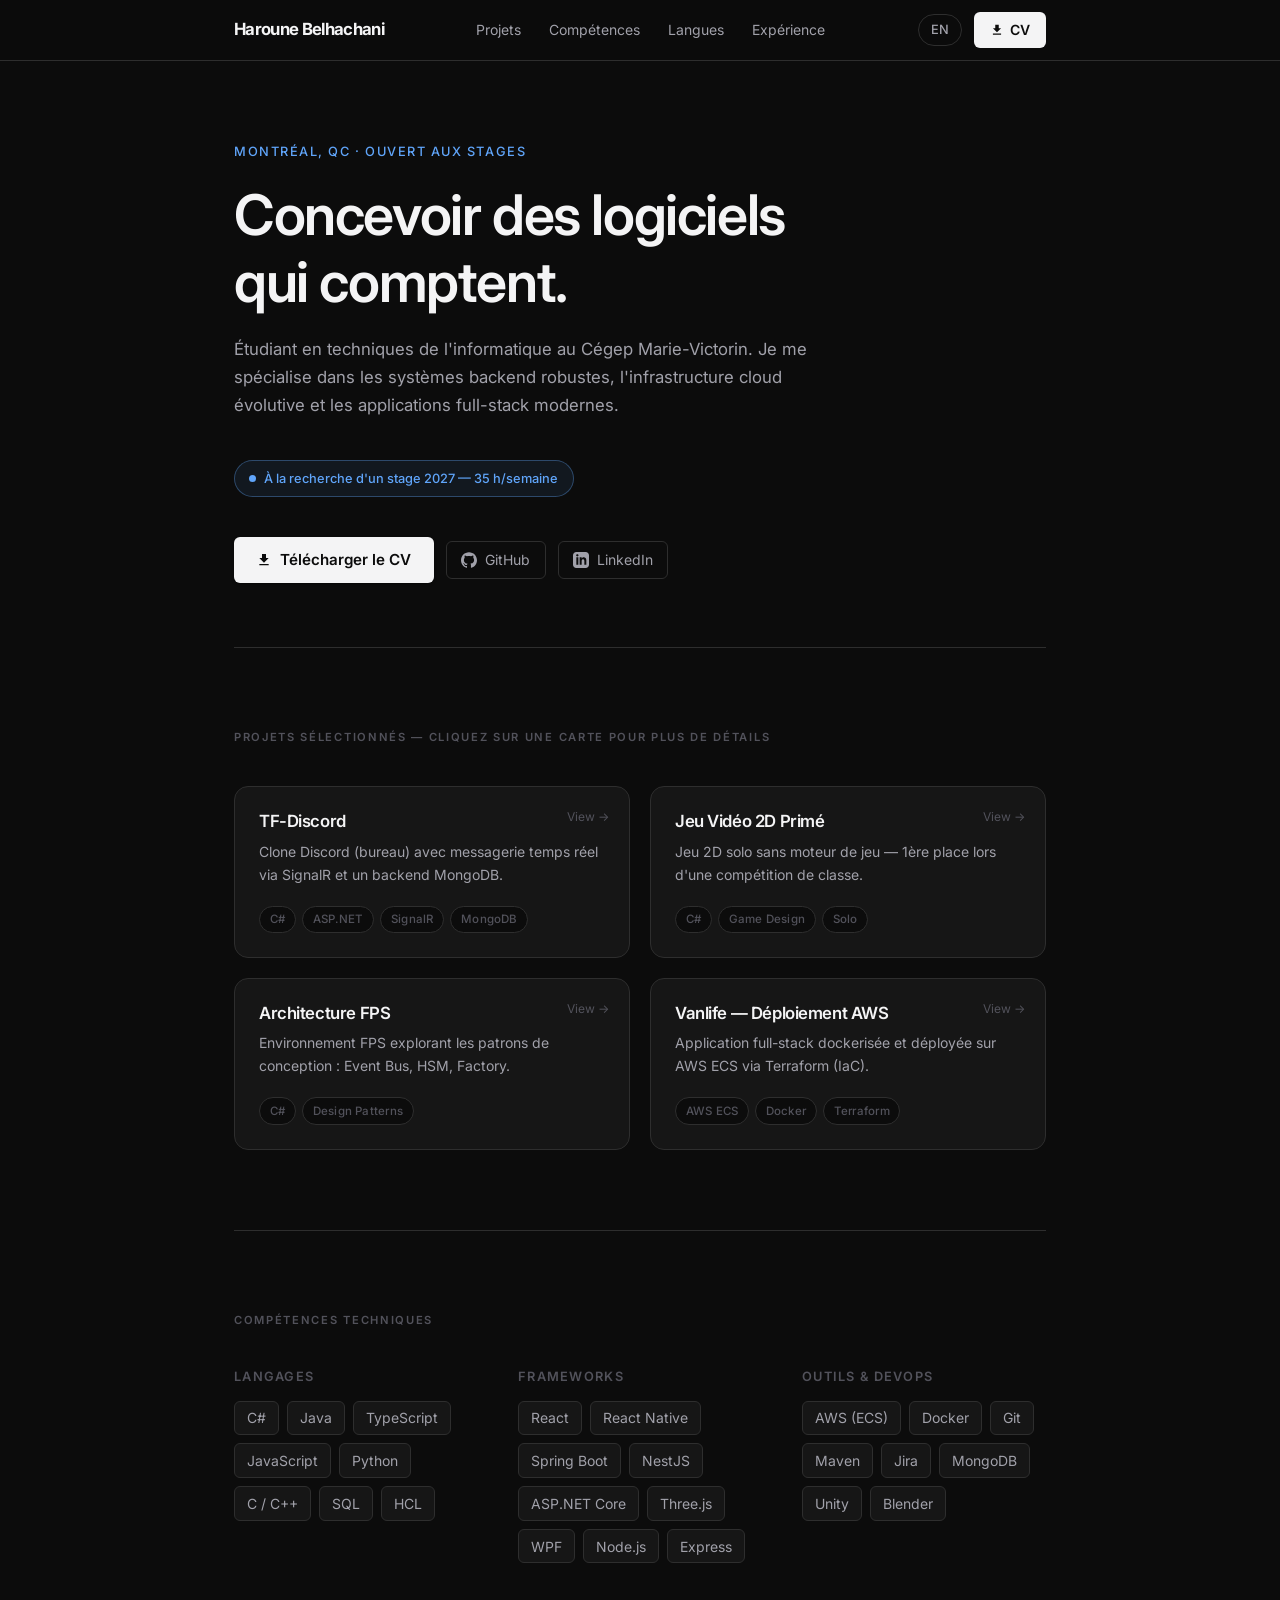
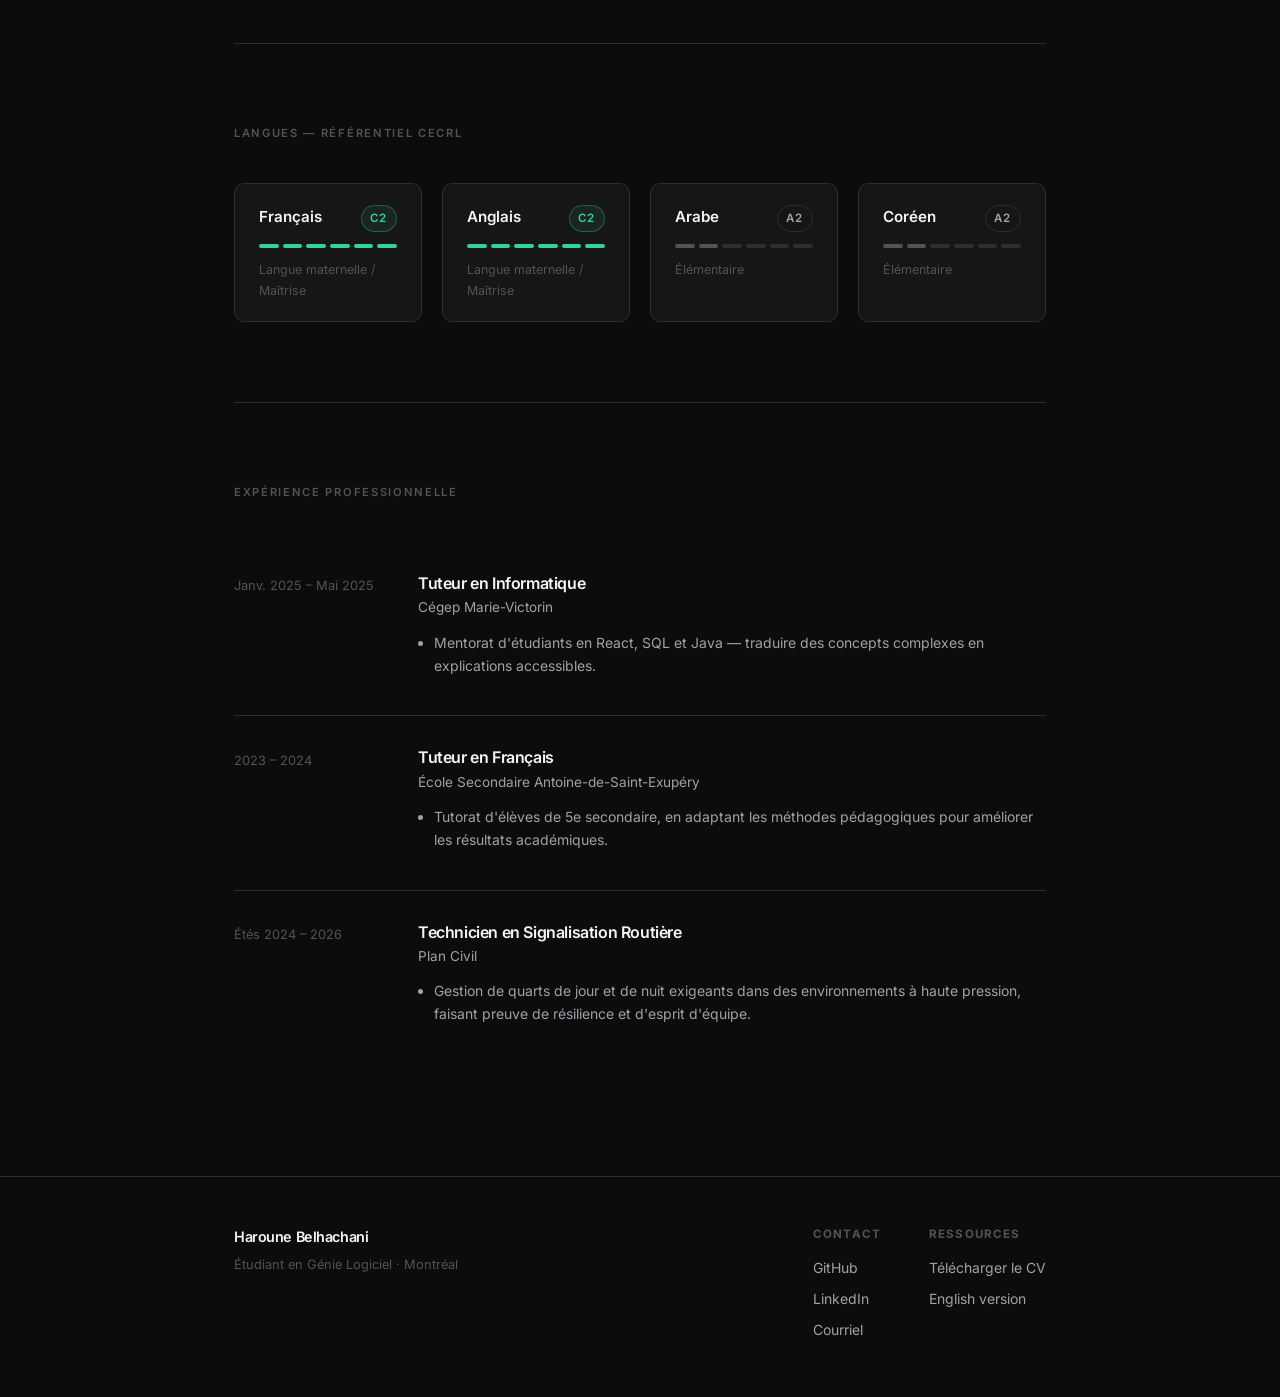
==== commit 216aba34: "add skills" ====
--- a/fr.html
+++ b/fr.html
@@ -148,7 +148,8 @@
                 <div class="skills-group">
                     <h4>Frameworks</h4>
                     <ul>
-                        <li>React</li><li>NestJS</li><li>ASP.NET Core</li>
+                        <li>React</li><li>React Native</li><li>Spring Boot</li>
+                        <li>NestJS</li><li>ASP.NET Core</li><li>Three.js</li>
                         <li>WPF</li><li>Node.js</li><li>Express</li>
                     </ul>
                 </div>
@@ -156,7 +157,8 @@
                     <h4>Outils & DevOps</h4>
                     <ul>
                         <li>AWS (ECS)</li><li>Docker</li><li>Git</li>
-                        <li>Jira</li><li>MongoDB</li><li>Unity</li>
+                        <li>Maven</li><li>Jira</li><li>MongoDB</li>
+                        <li>Unity</li><li>Blender</li>
                     </ul>
                 </div>
             </div>
